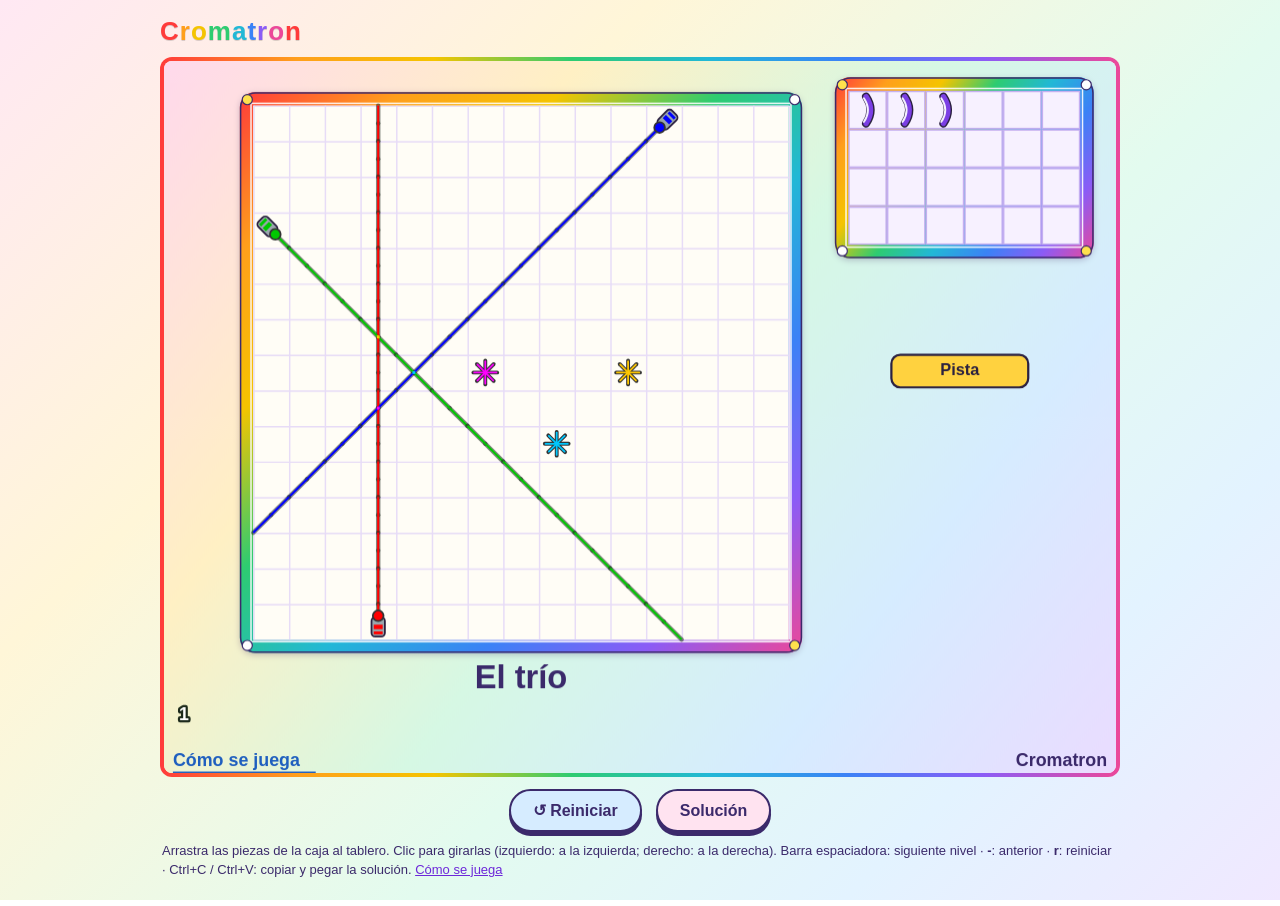
==== index.html @ 3679ddd3 "Botones «Reiniciar» y «Solución» (móvil y ordenador) Co-Authored-By: Claude Opus 5.5 <noreply@anthro" ====
<!doctype html>
<html lang="es">
<head>
  <meta charset="utf-8">
  <meta name="viewport" content="width=device-width, initial-scale=1">
  <title>Cromatron</title>
  <link rel="stylesheet" href="estilo.css">
</head>
<body>
  <div class="marco">
    <h1>Cromatron</h1>
    <p class="nota" id="volverEditor" hidden style="margin-top:0"><a href="editor.html">← Volver al editor</a></p>
    <canvas id="lienzo" aria-label="Tablero de Cromatron"></canvas>
    <div class="botones"><button id="reiniciar">↺ Reiniciar</button> <button id="solucion">Solución</button></div>
    <p class="nota">Arrastra las piezas de la caja al tablero. Clic para girarlas (izquierdo: a la izquierda; derecho: a la derecha).
      Barra espaciadora: siguiente nivel · <b>-</b>: anterior · <b>r</b>: reiniciar · Ctrl+C / Ctrl+V: copiar y pegar la solución.
      <a href="como-se-juega.html">Cómo se juega</a></p>
  </div>
  <script src="motor.js"></script>
  <script src="comun.js"></script>
  <script src="niveles.js"></script>
  <script src="juego.js"></script>
</body>
</html>
---- estilo.css ----
:root {
  --fondo: #eef6e6;
  --panel: #dcebc9;
  --texto: #2f5a2a;
  --enlace: #1f5fbf;
  --borde: #a9c78f;
  --pagina: var(--fondo);
}
:root[data-estilo="arcoiris"] {
  --fondo: #fff7fb; --panel: #ffffff; --texto: #3b2a6b; --enlace: #6d28d9; --borde: #c4aef0;
  --pagina: linear-gradient(135deg, #ffe8f3 0%, #fff6d8 30%, #e3fbef 60%, #e3f3ff 80%, #f0e8ff 100%);
}
:root[data-estilo="caramelo"] {
  --fondo: #fff0f5; --panel: #fff8ee; --texto: #7a1f4f; --enlace: #c2185b; --borde: #ff9fc2;
  --pagina: linear-gradient(160deg, #ffe3ee 0%, #fff1dc 55%, #fffbe6 100%);
}
:root[data-estilo="cielo"] {
  --fondo: #eef7ff; --panel: #ffffff; --texto: #173a6b; --enlace: #1d4ed8; --borde: #8ec5ff;
  --pagina: linear-gradient(160deg, #dff1ff 0%, #eef0ff 55%, #fbefff 100%);
}
* { box-sizing: border-box; }
html, body { margin: 0; min-height: 100%; background: var(--pagina); background-attachment: fixed; color: var(--texto); font-family: Verdana, Tahoma, sans-serif; }
body { padding: 16px; }
.marco { max-width: 960px; margin: 0 auto; }
h1 { font-size: 26px; margin: 0 0 10px; letter-spacing: 1px; text-shadow: 0 1px 0 rgba(0,0,0,0.15); }
#lienzo { display: block; width: 100%; aspect-ratio: 4 / 3; border: 3px solid var(--borde); border-radius: 10px; background: var(--panel); touch-action: none; user-select: none; }
:root[data-estilo="arcoiris"] #lienzo {
  border: 4px solid transparent; border-radius: 12px;
  background: linear-gradient(var(--panel), var(--panel)) padding-box,
              linear-gradient(90deg, #ff3b3b, #ff9f1c, #f5c400, #2ecc71, #22b8d6, #3b82f6, #8b5cf6, #ec4899) border-box;
}
.nota { font-size: 13px; margin: 10px 2px; line-height: 1.45; }
a { color: var(--enlace); }
.botones { display: flex; justify-content: center; gap: 14px; margin: 12px 0 2px; }
.botones button { font: inherit; font-weight: 800; font-size: 16px; padding: 10px 22px; border-radius: 26px; cursor: pointer;
  border: 2px solid #3b2a6b; color: #3b2a6b; background: #ffffff; box-shadow: 0 4px 0 #3b2a6b; }
.botones button:active { transform: translateY(3px); box-shadow: 0 1px 0 #3b2a6b; }
#reiniciar { background: #d6ecff; }
#solucion { background: #ffe3f0; }
#solucion.aviso { background: #d33a2c; color: #fff; border-color: #a12a1f; box-shadow: 0 4px 0 #a12a1f; }
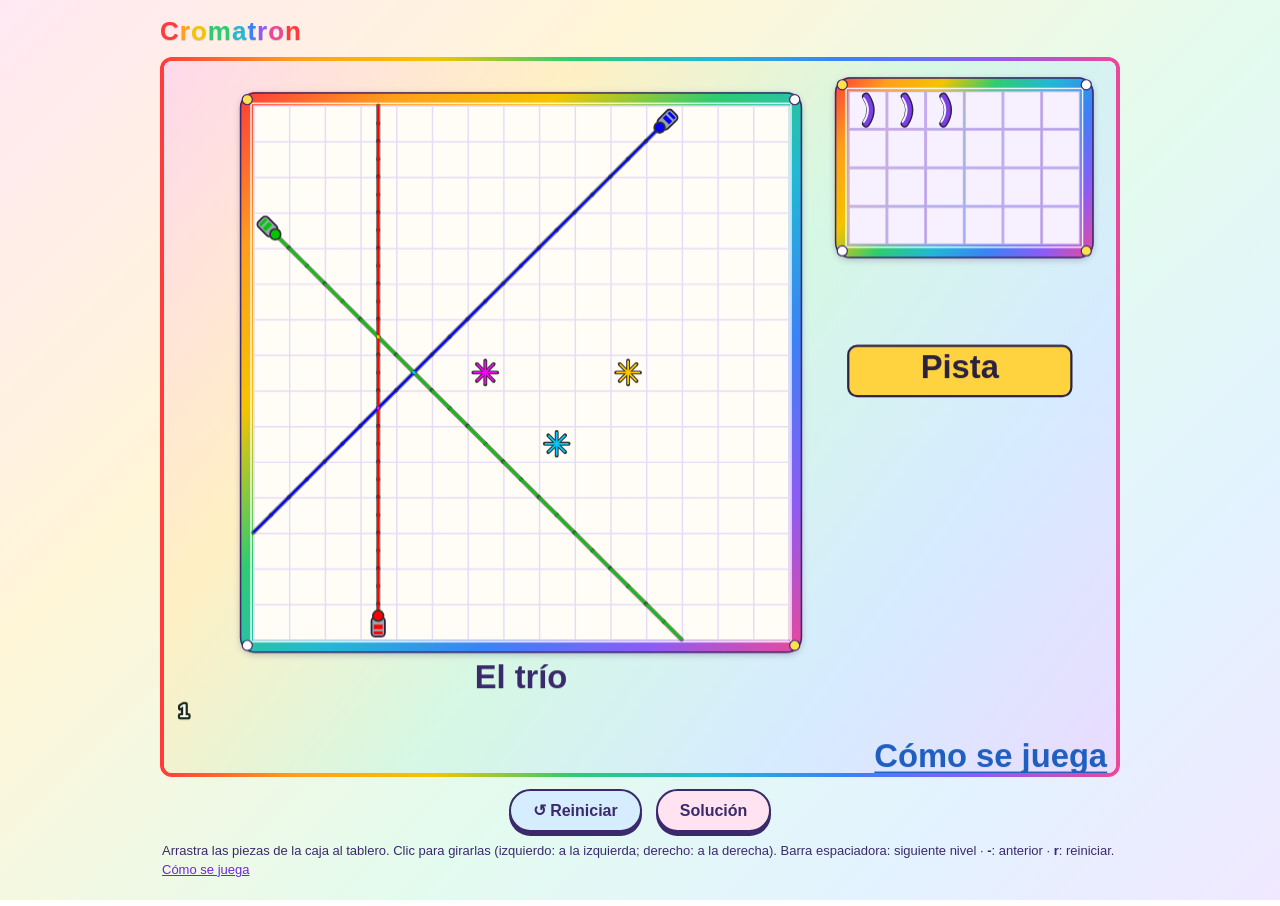
==== commit 38df74ab: "«Pista» y «Cómo se juega» con letra grande; fuera la mención de copiar y pegar Co-Authored-By: Claud" ====
--- a/index.html
+++ b/index.html
@@ -13,7 +13,7 @@
     <canvas id="lienzo" aria-label="Tablero de Cromatron"></canvas>
     <div class="botones"><button id="reiniciar">↺ Reiniciar</button> <button id="solucion">Solución</button></div>
     <p class="nota">Arrastra las piezas de la caja al tablero. Clic para girarlas (izquierdo: a la izquierda; derecho: a la derecha).
-      Barra espaciadora: siguiente nivel · <b>-</b>: anterior · <b>r</b>: reiniciar · Ctrl+C / Ctrl+V: copiar y pegar la solución.
+      Barra espaciadora: siguiente nivel · <b>-</b>: anterior · <b>r</b>: reiniciar.
       <a href="como-se-juega.html">Cómo se juega</a></p>
   </div>
   <script src="motor.js"></script>
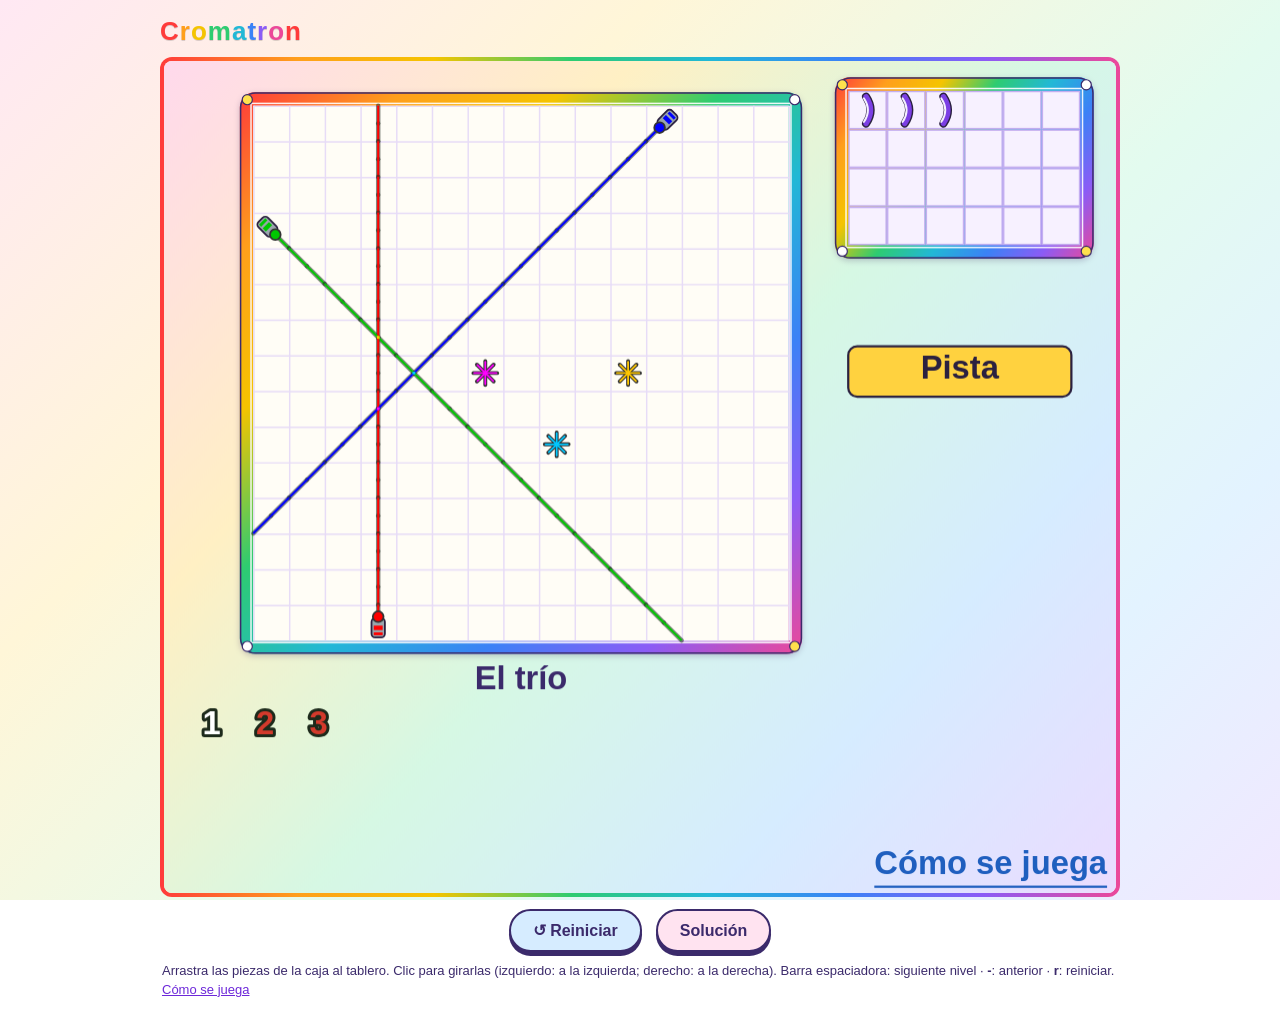
==== commit 18729fd1: "Sello de versión en los ficheros (evita que el navegador use la copia vieja) Co-Authored-By: Claude " ====
--- a/index.html
+++ b/index.html
@@ -4,7 +4,7 @@
   <meta charset="utf-8">
   <meta name="viewport" content="width=device-width, initial-scale=1">
   <title>Cromatron</title>
-  <link rel="stylesheet" href="estilo.css">
+  <link rel="stylesheet" href="estilo.css?v=202610212131">
 </head>
 <body>
   <div class="marco">
@@ -16,9 +16,9 @@
       Barra espaciadora: siguiente nivel · <b>-</b>: anterior · <b>r</b>: reiniciar.
       <a href="como-se-juega.html">Cómo se juega</a></p>
   </div>
-  <script src="motor.js"></script>
-  <script src="comun.js"></script>
-  <script src="niveles.js"></script>
-  <script src="juego.js"></script>
+  <script src="motor.js?v=202610212131"></script>
+  <script src="comun.js?v=202610212131"></script>
+  <script src="niveles.js?v=202610212131"></script>
+  <script src="juego.js?v=202610212131"></script>
 </body>
 </html>
--- a/estilo.css
+++ b/estilo.css
@@ -23,7 +23,7 @@
 body { padding: 16px; }
 .marco { max-width: 960px; margin: 0 auto; }
 h1 { font-size: 26px; margin: 0 0 10px; letter-spacing: 1px; text-shadow: 0 1px 0 rgba(0,0,0,0.15); }
-#lienzo { display: block; width: 100%; aspect-ratio: 4 / 3; border: 3px solid var(--borde); border-radius: 10px; background: var(--panel); touch-action: none; user-select: none; }
+#lienzo { display: block; width: 100%; aspect-ratio: 640 / 560; border: 3px solid var(--borde); border-radius: 10px; background: var(--panel); touch-action: none; user-select: none; }
 :root[data-estilo="arcoiris"] #lienzo {
   border: 4px solid transparent; border-radius: 12px;
   background: linear-gradient(var(--panel), var(--panel)) padding-box,
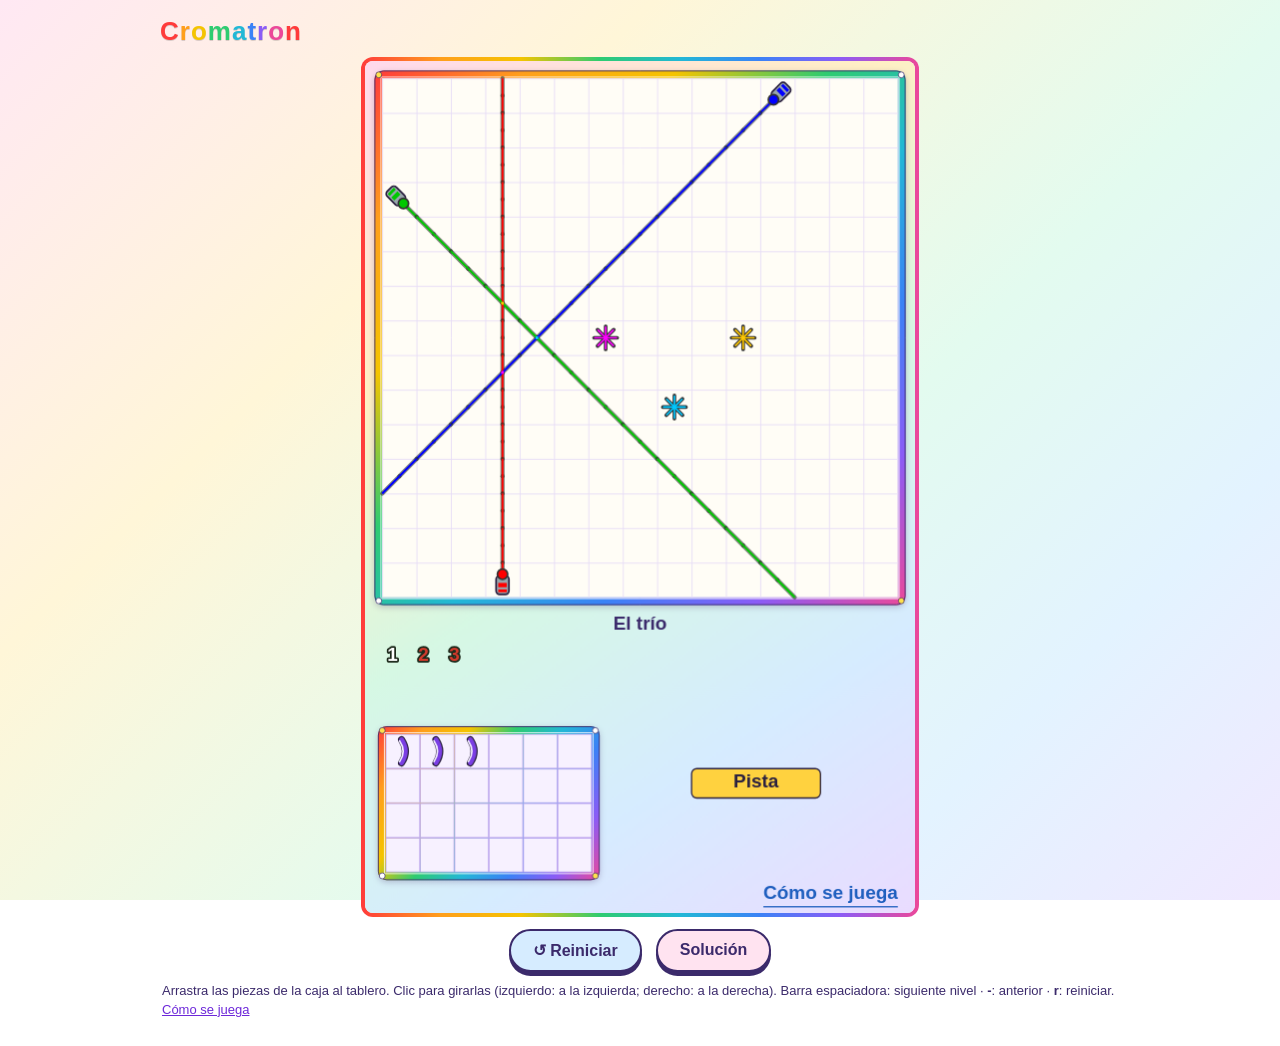
==== commit f04d0365: "Disposición vertical: tablero a todo el ancho; caja y pista bajo los números Co-Authored-By: Claude " ====
--- a/index.html
+++ b/index.html
@@ -4,7 +4,7 @@
   <meta charset="utf-8">
   <meta name="viewport" content="width=device-width, initial-scale=1">
   <title>Cromatron</title>
-  <link rel="stylesheet" href="estilo.css?v=202610212131">
+  <link rel="stylesheet" href="estilo.css?v=202610212236">
 </head>
 <body>
   <div class="marco">
@@ -16,9 +16,9 @@
       Barra espaciadora: siguiente nivel · <b>-</b>: anterior · <b>r</b>: reiniciar.
       <a href="como-se-juega.html">Cómo se juega</a></p>
   </div>
-  <script src="motor.js?v=202610212131"></script>
-  <script src="comun.js?v=202610212131"></script>
-  <script src="niveles.js?v=202610212131"></script>
-  <script src="juego.js?v=202610212131"></script>
+  <script src="motor.js?v=202610212236"></script>
+  <script src="comun.js?v=202610212236"></script>
+  <script src="niveles.js?v=202610212236"></script>
+  <script src="juego.js?v=202610212236"></script>
 </body>
 </html>
--- a/estilo.css
+++ b/estilo.css
@@ -23,7 +23,7 @@
 body { padding: 16px; }
 .marco { max-width: 960px; margin: 0 auto; }
 h1 { font-size: 26px; margin: 0 0 10px; letter-spacing: 1px; text-shadow: 0 1px 0 rgba(0,0,0,0.15); }
-#lienzo { display: block; width: 100%; aspect-ratio: 640 / 560; border: 3px solid var(--borde); border-radius: 10px; background: var(--panel); touch-action: none; user-select: none; }
+#lienzo { display: block; margin: 0 auto; width: min(100%, calc((100vh - 40px) * 640 / 985)); aspect-ratio: 640 / 985; border: 3px solid var(--borde); border-radius: 10px; background: var(--panel); touch-action: none; user-select: none; }
 :root[data-estilo="arcoiris"] #lienzo {
   border: 4px solid transparent; border-radius: 12px;
   background: linear-gradient(var(--panel), var(--panel)) padding-box,
@@ -38,3 +38,4 @@
 #reiniciar { background: #d6ecff; }
 #solucion { background: #ffe3f0; }
 #solucion.aviso { background: #d33a2c; color: #fff; border-color: #a12a1f; box-shadow: 0 4px 0 #a12a1f; }
+@media (max-width: 500px) { body { padding: 8px; } h1 { font-size: 22px; margin-bottom: 6px; } }
